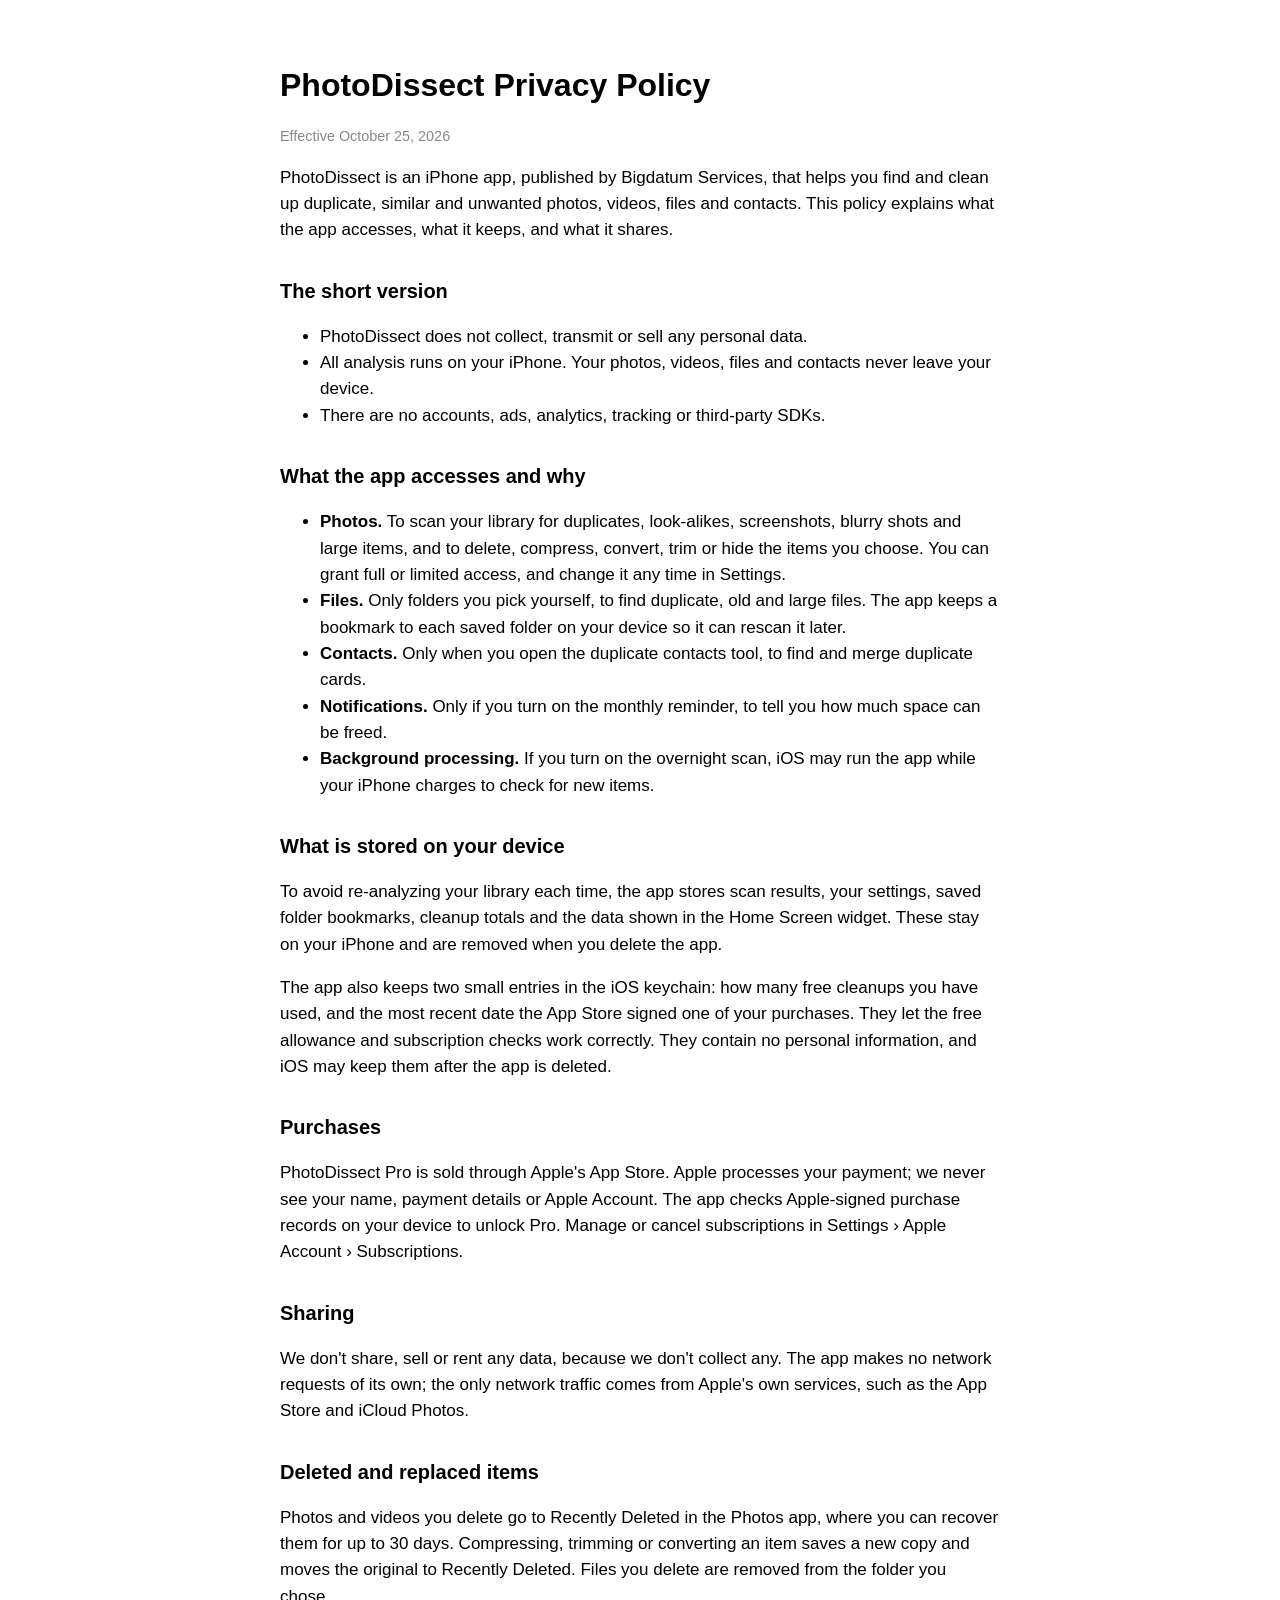
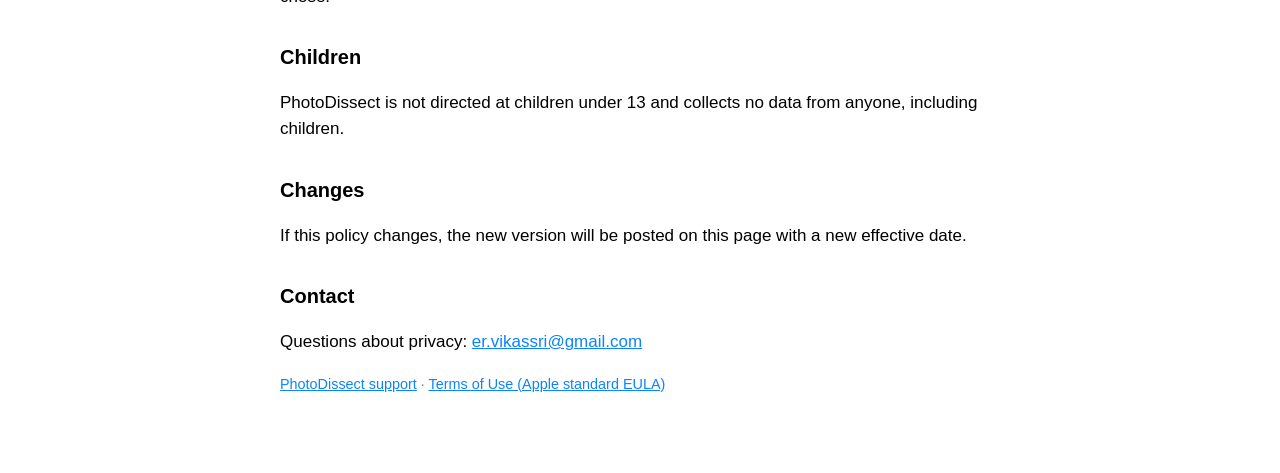
==== privacy.html @ 8d65d5e1 "docs: add PhotoDissect privacy policy and support pages Co-authored-by: Cursor <cursoragent@cursor.c" ====
<!doctype html>
<html lang="en">
<head>
  <meta charset="utf-8">
  <meta name="viewport" content="width=device-width, initial-scale=1">
  <title>PhotoDissect Privacy Policy</title>
  <link rel="stylesheet" href="style.css">
</head>
<body>
<main>
  <h1>PhotoDissect Privacy Policy</h1>
  <p class="meta">Effective October 25, 2026</p>

  <p>PhotoDissect is an iPhone app, published by Bigdatum Services, that helps you find and clean up duplicate, similar and unwanted photos, videos, files and contacts. This policy explains what the app accesses, what it keeps, and what it shares.</p>

  <h2>The short version</h2>
  <ul>
    <li>PhotoDissect does not collect, transmit or sell any personal data.</li>
    <li>All analysis runs on your iPhone. Your photos, videos, files and contacts never leave your device.</li>
    <li>There are no accounts, ads, analytics, tracking or third-party SDKs.</li>
  </ul>

  <h2>What the app accesses and why</h2>
  <ul>
    <li><strong>Photos.</strong> To scan your library for duplicates, look-alikes, screenshots, blurry shots and large items, and to delete, compress, convert, trim or hide the items you choose. You can grant full or limited access, and change it any time in Settings.</li>
    <li><strong>Files.</strong> Only folders you pick yourself, to find duplicate, old and large files. The app keeps a bookmark to each saved folder on your device so it can rescan it later.</li>
    <li><strong>Contacts.</strong> Only when you open the duplicate contacts tool, to find and merge duplicate cards.</li>
    <li><strong>Notifications.</strong> Only if you turn on the monthly reminder, to tell you how much space can be freed.</li>
    <li><strong>Background processing.</strong> If you turn on the overnight scan, iOS may run the app while your iPhone charges to check for new items.</li>
  </ul>

  <h2>What is stored on your device</h2>
  <p>To avoid re-analyzing your library each time, the app stores scan results, your settings, saved folder bookmarks, cleanup totals and the data shown in the Home Screen widget. These stay on your iPhone and are removed when you delete the app.</p>
  <p>The app also keeps two small entries in the iOS keychain: how many free cleanups you have used, and the most recent date the App Store signed one of your purchases. They let the free allowance and subscription checks work correctly. They contain no personal information, and iOS may keep them after the app is deleted.</p>

  <h2>Purchases</h2>
  <p>PhotoDissect Pro is sold through Apple's App Store. Apple processes your payment; we never see your name, payment details or Apple Account. The app checks Apple-signed purchase records on your device to unlock Pro. Manage or cancel subscriptions in Settings › Apple Account › Subscriptions.</p>

  <h2>Sharing</h2>
  <p>We don't share, sell or rent any data, because we don't collect any. The app makes no network requests of its own; the only network traffic comes from Apple's own services, such as the App Store and iCloud Photos.</p>

  <h2>Deleted and replaced items</h2>
  <p>Photos and videos you delete go to Recently Deleted in the Photos app, where you can recover them for up to 30 days. Compressing, trimming or converting an item saves a new copy and moves the original to Recently Deleted. Files you delete are removed from the folder you chose.</p>

  <h2>Children</h2>
  <p>PhotoDissect is not directed at children under 13 and collects no data from anyone, including children.</p>

  <h2>Changes</h2>
  <p>If this policy changes, the new version will be posted on this page with a new effective date.</p>

  <h2>Contact</h2>
  <p>Questions about privacy: <a href="mailto:er.vikassri@gmail.com">er.vikassri@gmail.com</a></p>

  <p class="meta"><a href="index.html">PhotoDissect support</a> · <a href="https://www.apple.com/legal/internet-services/itunes/dev/stdeula/">Terms of Use (Apple standard EULA)</a></p>
</main>
</body>
</html>
---- style.css ----
:root { color-scheme: light dark; }
body { margin: 0; font: 17px/1.55 -apple-system, BlinkMacSystemFont, "Segoe UI", sans-serif; }
main { max-width: 720px; margin: 0 auto; padding: 40px 20px 64px; }
h1 { font-size: 2rem; margin-bottom: 4px; }
h2 { margin-top: 2rem; font-size: 1.25rem; }
h3 { margin-bottom: 4px; font-size: 1.05rem; }
.meta { color: #888; font-size: 0.9rem; }
a { color: #0a84ff; }
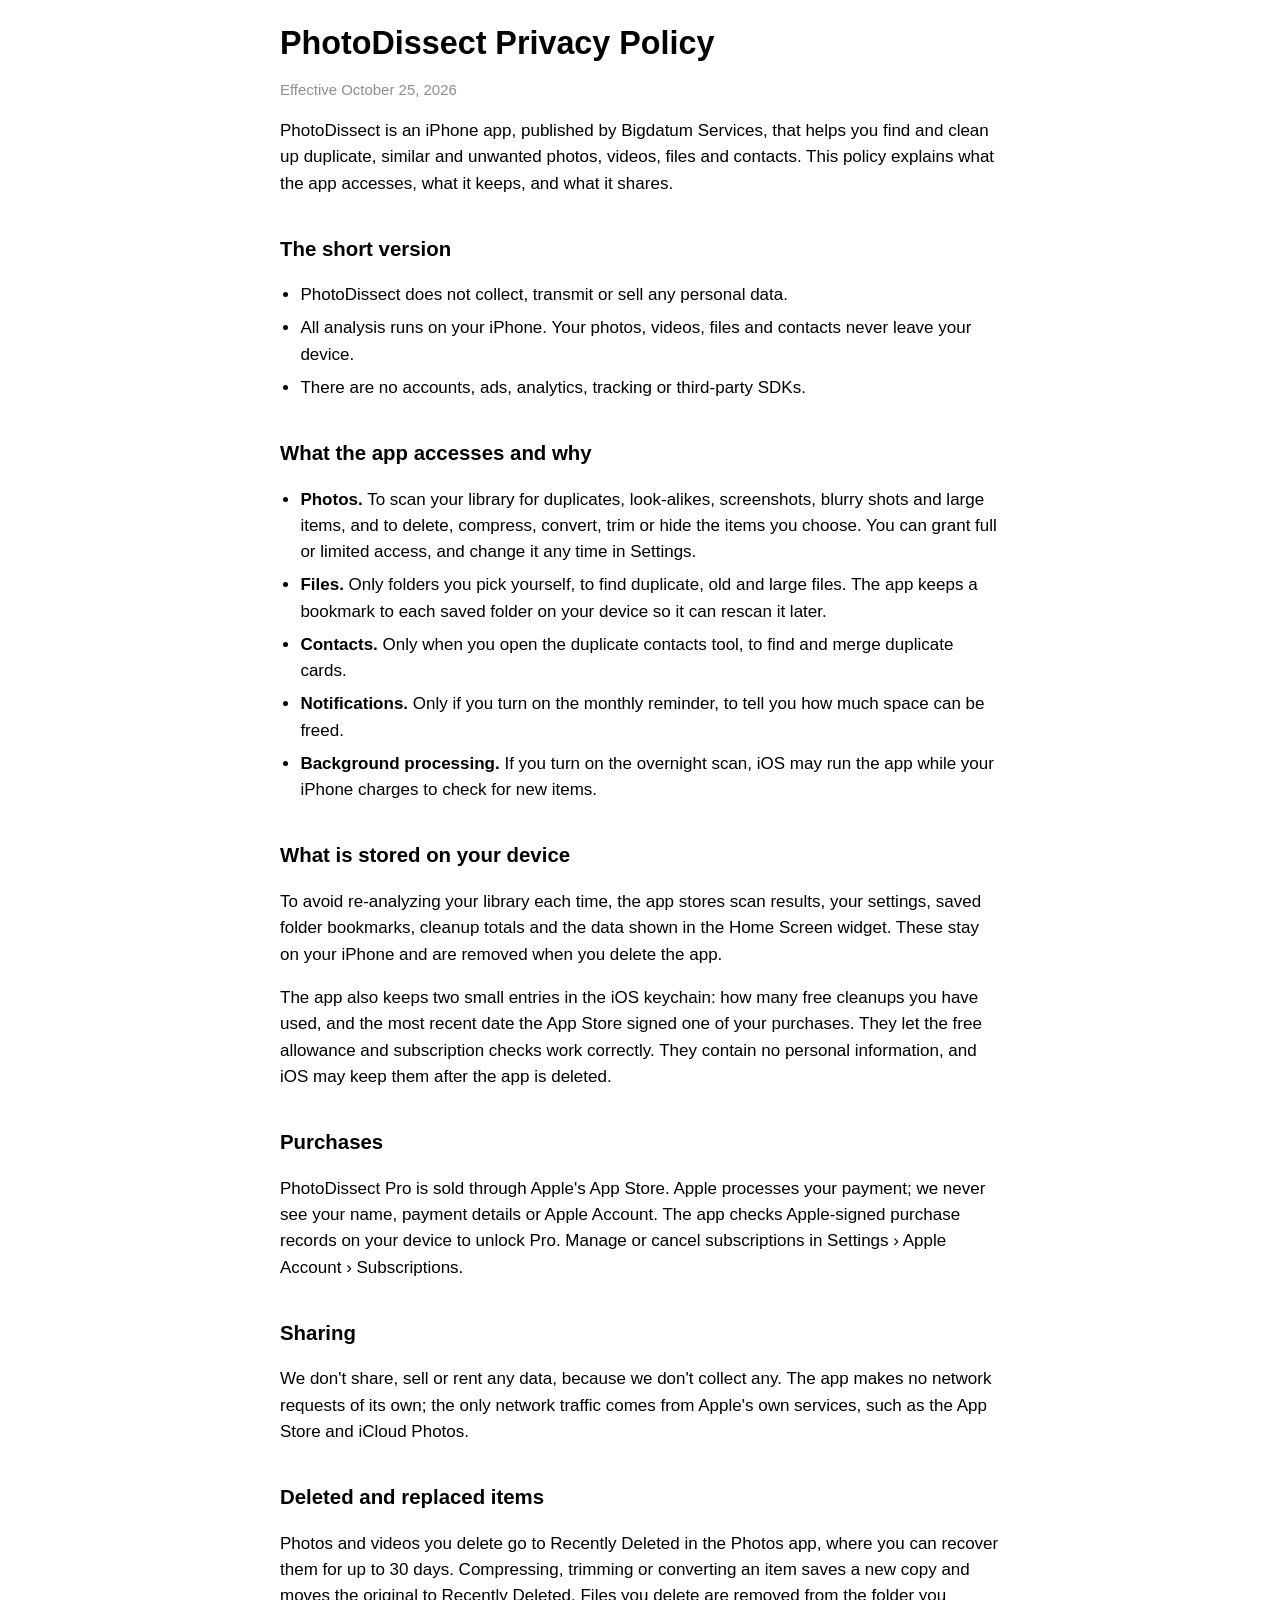
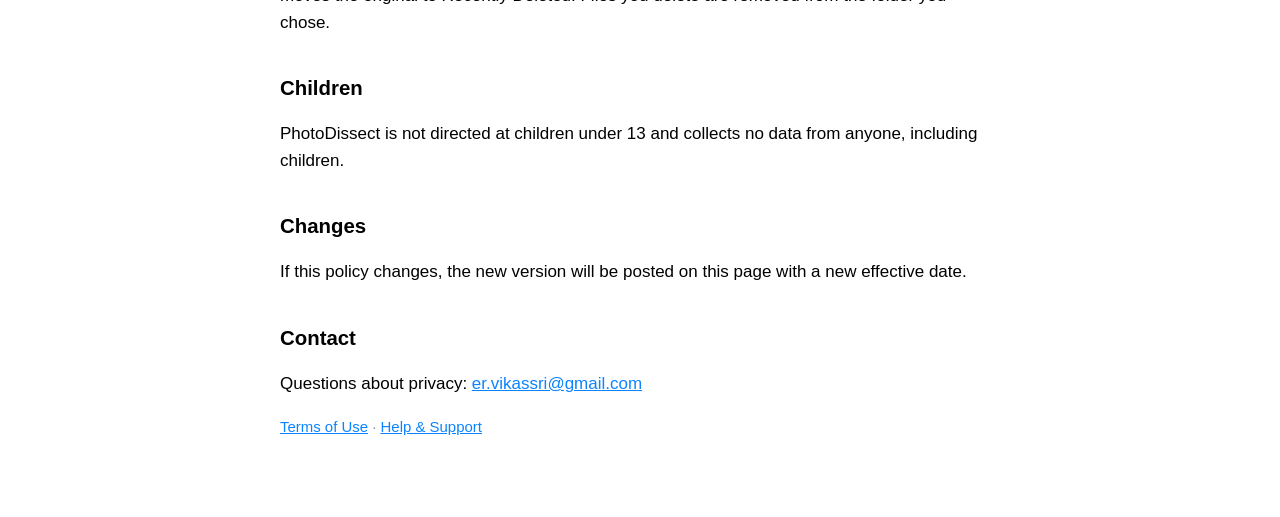
==== commit 199c0802: "docs: add terms of use and move support to support.html Co-authored-by: Cursor <cursoragent@cursor.c" ====
--- a/privacy.html
+++ b/privacy.html
@@ -51,7 +51,7 @@
   <h2>Contact</h2>
   <p>Questions about privacy: <a href="mailto:er.vikassri@gmail.com">er.vikassri@gmail.com</a></p>
 
-  <p class="meta"><a href="index.html">PhotoDissect support</a> · <a href="https://www.apple.com/legal/internet-services/itunes/dev/stdeula/">Terms of Use (Apple standard EULA)</a></p>
+  <p class="meta"><a href="terms.html">Terms of Use</a> · <a href="support.html">Help &amp; Support</a></p>
 </main>
 </body>
 </html>
--- a/style.css
+++ b/style.css
@@ -1,8 +1,13 @@
 :root { color-scheme: light dark; }
-body { margin: 0; font: 17px/1.55 -apple-system, BlinkMacSystemFont, "Segoe UI", sans-serif; }
-main { max-width: 720px; margin: 0 auto; padding: 40px 20px 64px; }
-h1 { font-size: 2rem; margin-bottom: 4px; }
-h2 { margin-top: 2rem; font-size: 1.25rem; }
-h3 { margin-bottom: 4px; font-size: 1.05rem; }
-.meta { color: #888; font-size: 0.9rem; }
+body { margin: 0; font: 17px/1.55 -apple-system, BlinkMacSystemFont, "Segoe UI", sans-serif; background: transparent; }
+@supports (font: -apple-system-body) {
+  body { font: -apple-system-body; line-height: 1.55; }
+}
+main { max-width: 720px; margin: 0 auto; padding: 24px 20px 64px; }
+h1 { font-size: 1.9em; line-height: 1.2; margin: 0 0 4px; }
+h2 { margin-top: 1.8em; font-size: 1.2em; }
+h3 { margin-bottom: 4px; font-size: 1.02em; }
+ul { padding-left: 1.2em; }
+li { margin-bottom: 0.4em; }
+.meta { color: #8e8e93; font-size: 0.88em; }
 a { color: #0a84ff; }
